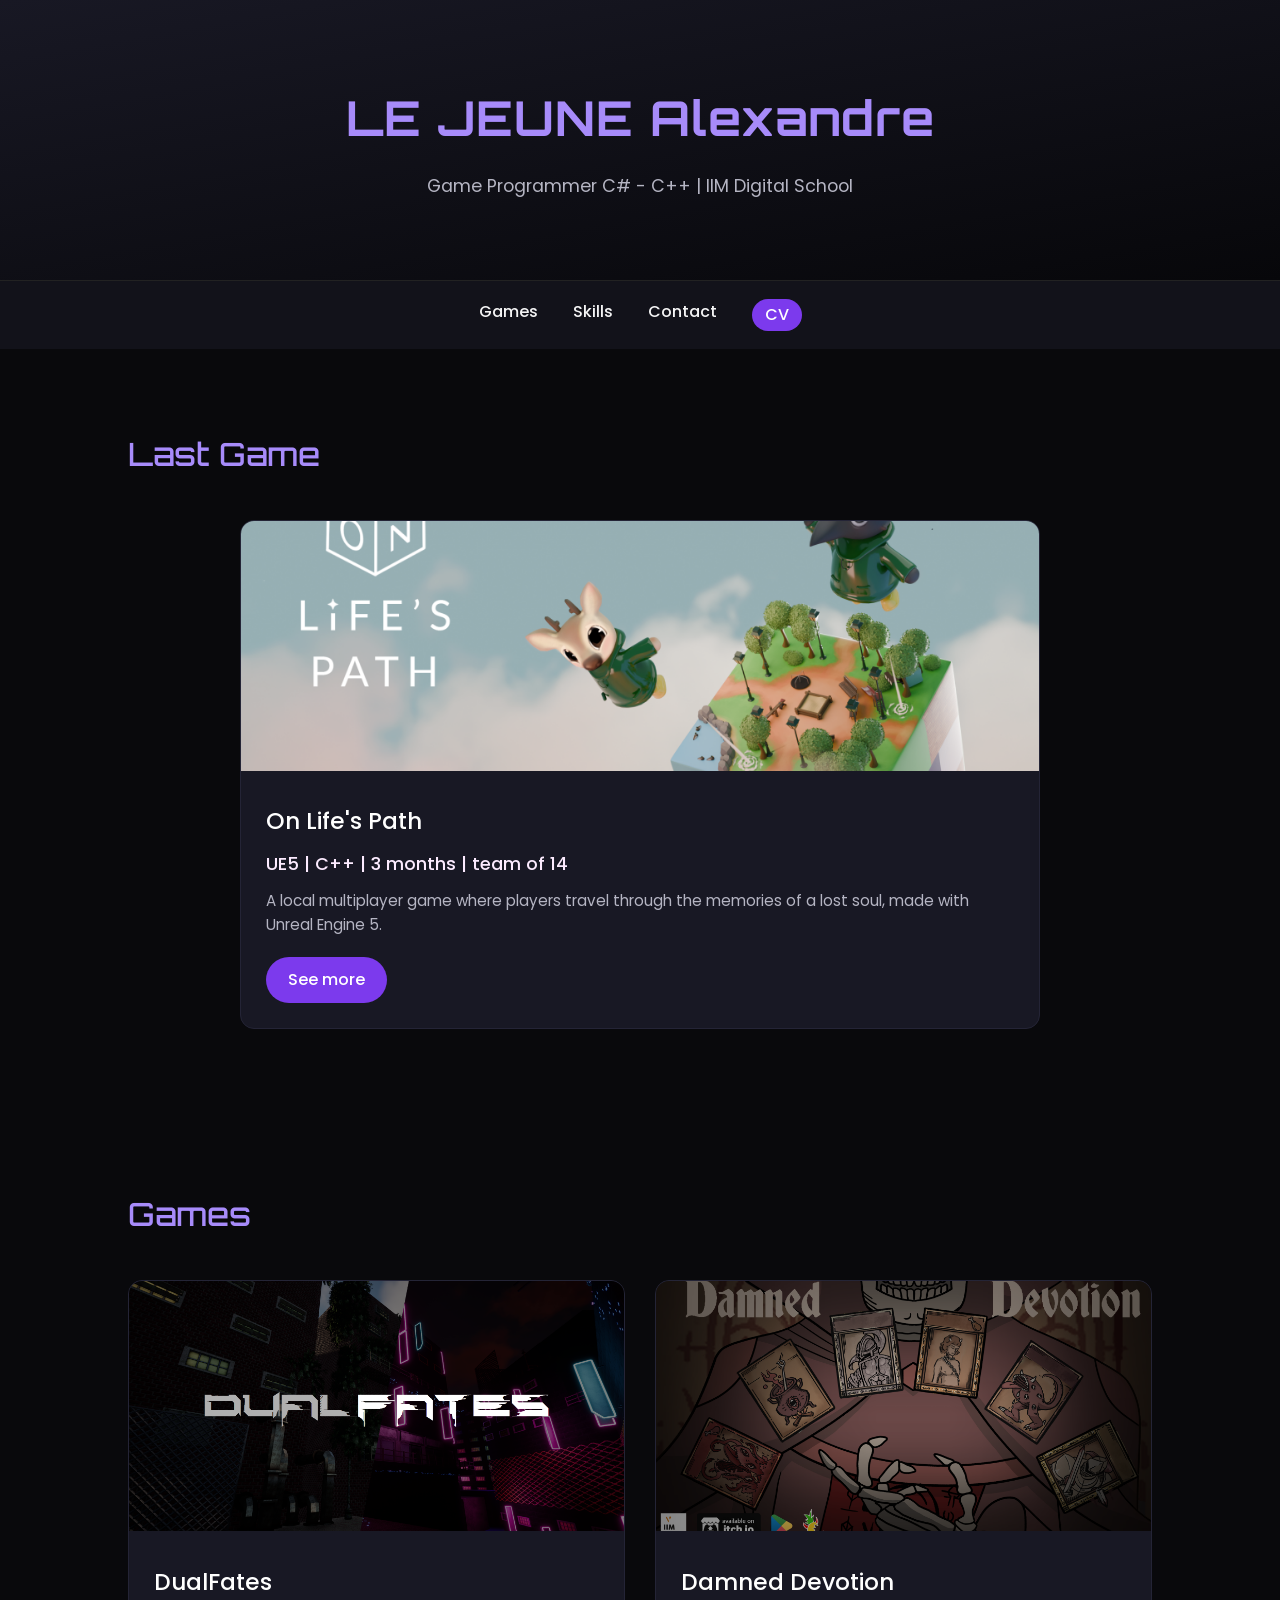
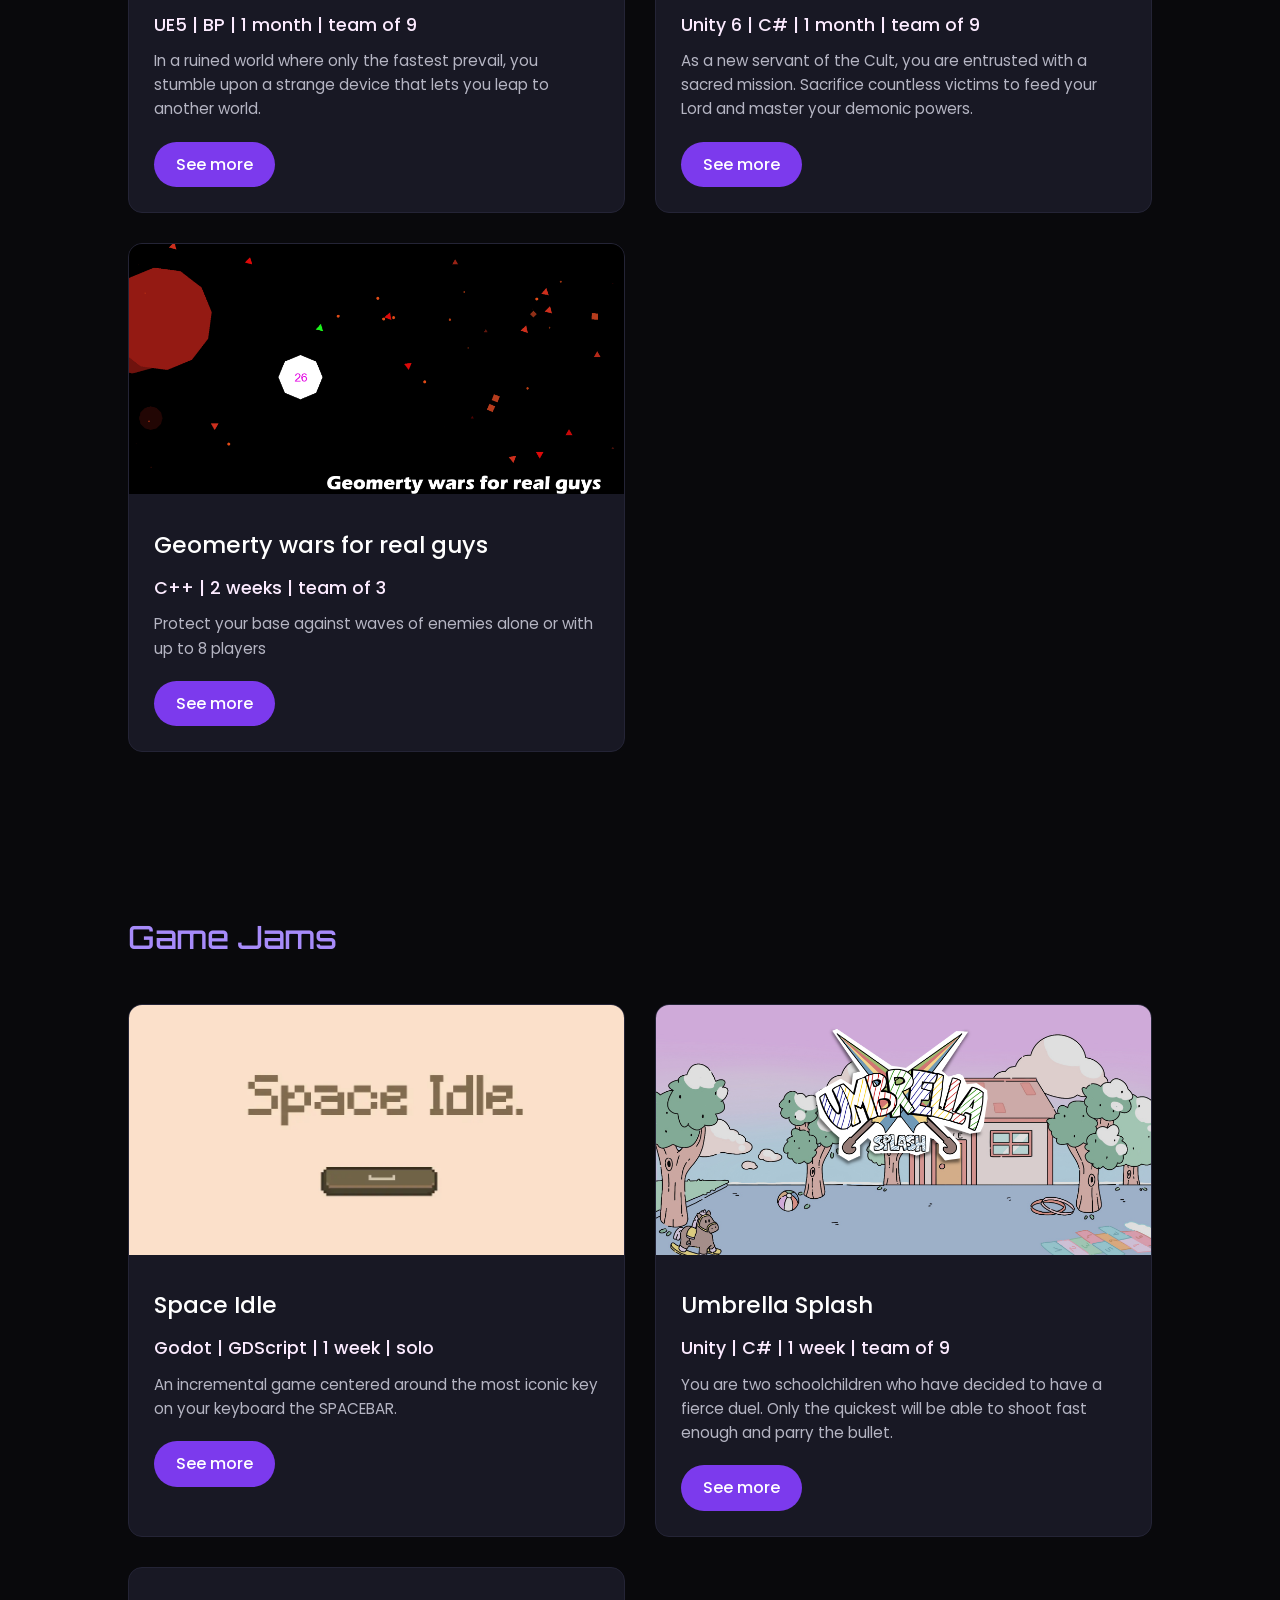
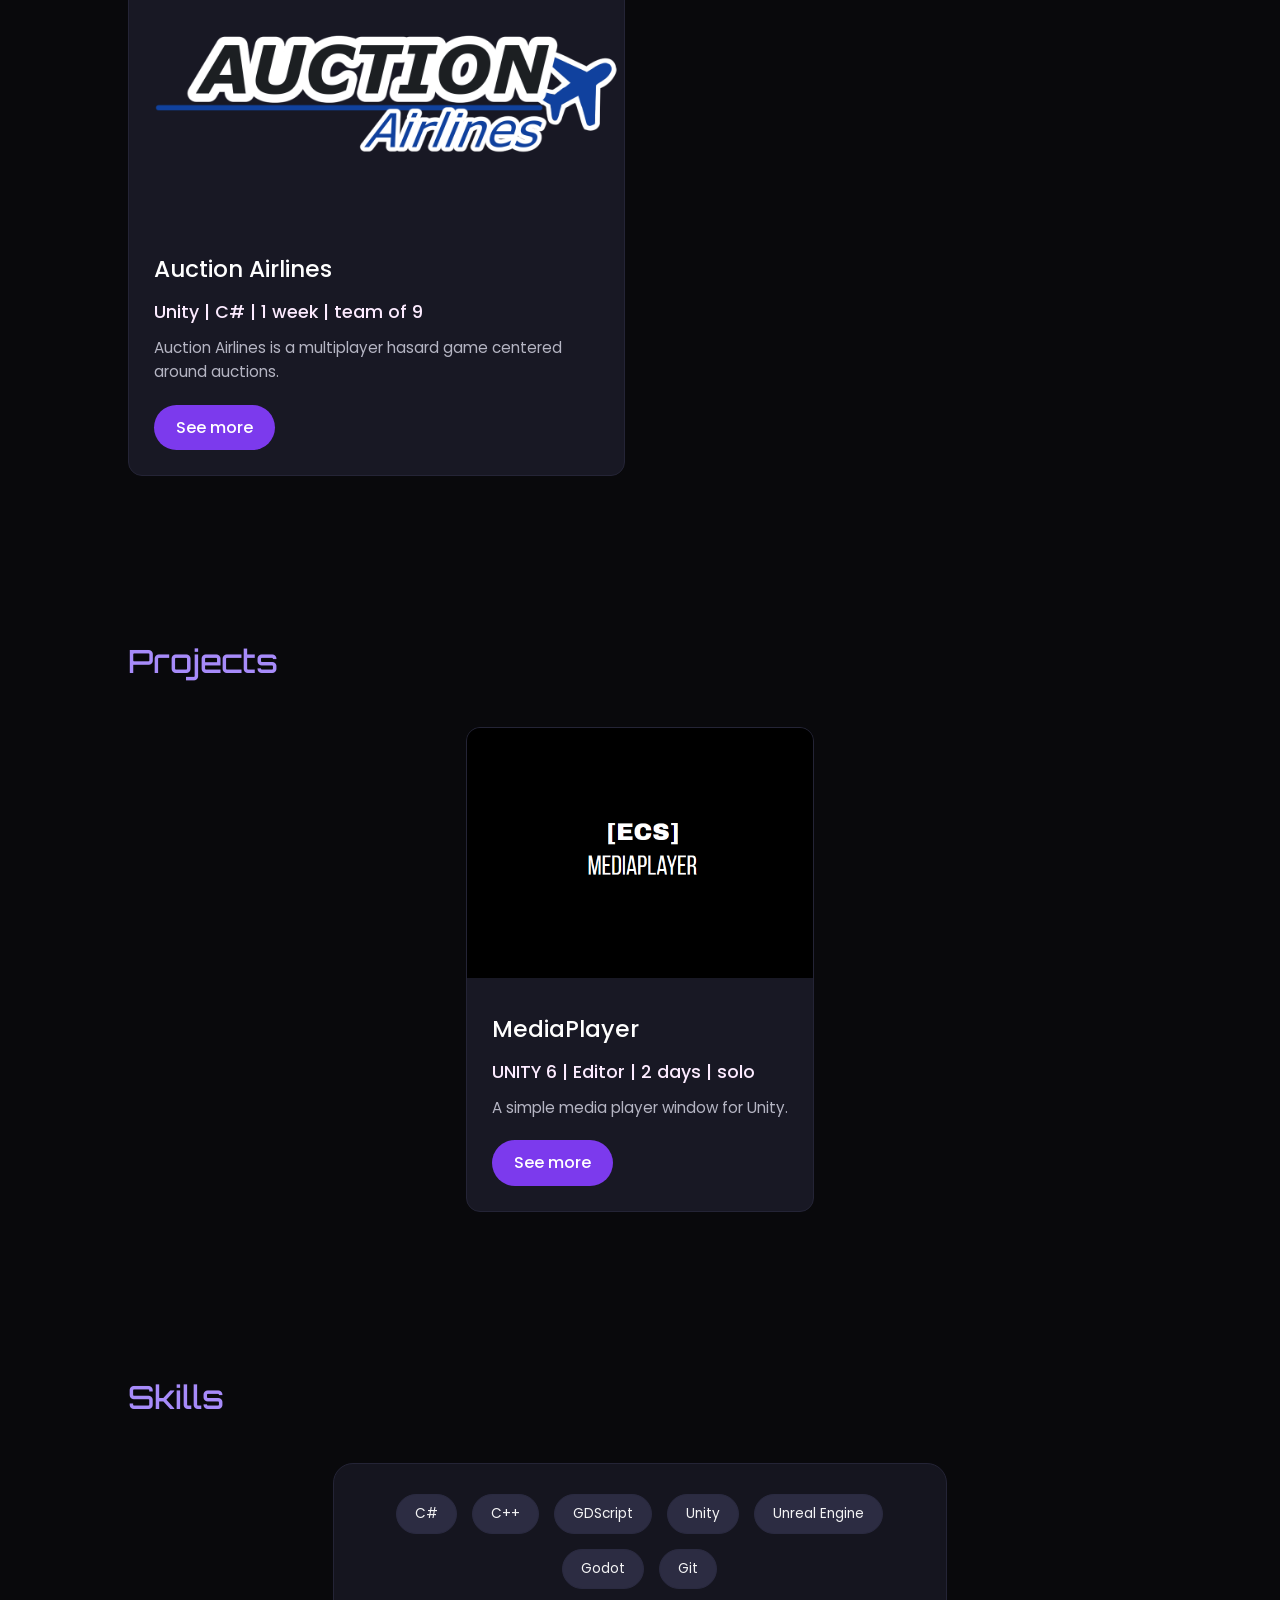
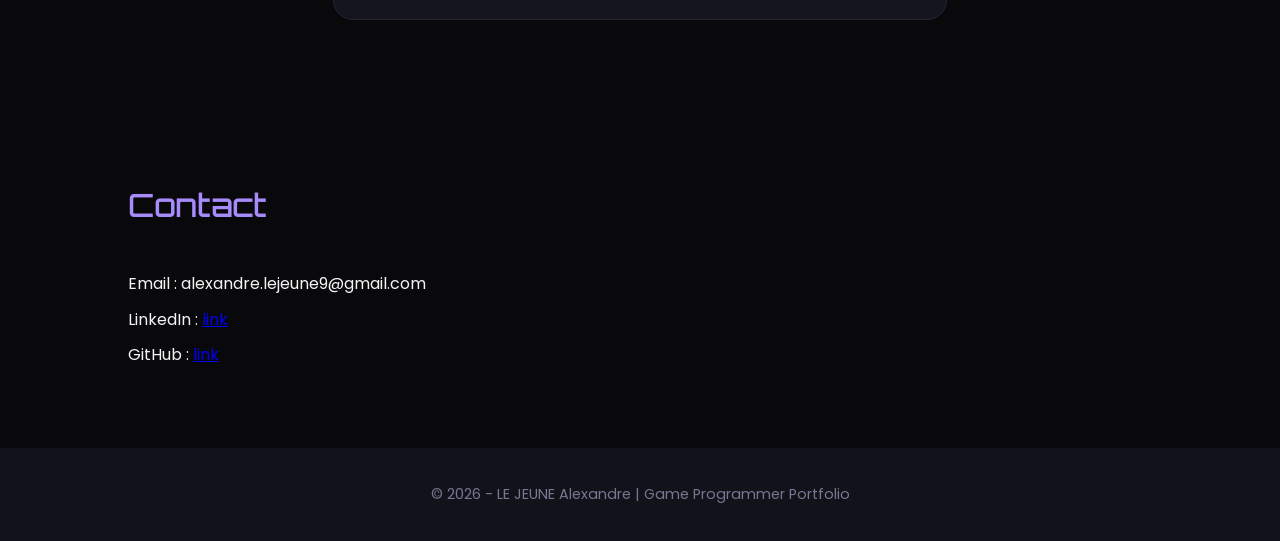
==== index.html @ c7139780 "fix : itch on another page" ====
<!DOCTYPE html>
<html lang="fr">
<head>
    <meta charset="UTF-8">
    <meta name="viewport" content="width=device-width, initial-scale=1.0">
    <title>Portfolio - LE JEUNE Alexandre</title>
    <link rel="stylesheet" href="style.css">
    <link href="https://fonts.googleapis.com/css2?family=Orbitron:wght@400;700&family=Poppins:wght@300;400;600&display=swap" rel="stylesheet">
</head>
<body>

<header>
    <h1>LE JEUNE Alexandre</h1>
    <p>Game Programmer C# - C++ | IIM Digital School</p>
</header>

<nav>
    <a href="#projects">Games</a>
    <a href="#skills">Skills</a>
    <a href="#contact">Contact</a>
    <a href=".\src\img\CV\Base.pdf" class="cv" target="_blank">CV</a>
</nav>

<section id="last-projects">
    <h2>Last Game</h2>
    <div class="projects-grid">
    
        <div class="project-card">
            <img src=".\src\img\OnLifesPath\banner.png" alt="Projet 1">
            <div class="project-content">
                <h3>On Life's Path</h3>
                <h4>UE5 | C++ | 3 months | team of 14</h4>
                <p>A local multiplayer game where players travel through the memories of a lost soul, made with Unreal Engine 5.</p>
                <a href=".\public\OnLifesPath\OnLifesPath.html" class="btn">See more</a>
            </div>
        </div>

    </div>
</section>

<section id="projects">
    <h2>Games</h2>
    <div class="projects-grid">

        <div class="project-card">
            <img src=".\src\img\DualFates\banner.png" alt="Projet 2">
            <div class="project-content">
                <h3>DualFates</h3>
                <h4> UE5 | BP | 1 month | team of 9</h4>
                <p>In a ruined world where only the fastest prevail, you stumble upon a strange device that lets you leap to another world.</p>
                <a href="./public/DualFates/DualFates.html" class="btn">See more</a>
            </div>
        </div>

        <div class="project-card">
            <img src=".\src\img\DamnedDevotion\banner.png" alt="Projet 2">
            <div class="project-content">
                <h3>Damned Devotion</h3>
                <h4>Unity 6 | C# | 1 month | team of 9</h4>
                <p>As a new servant of the Cult, you are entrusted with a sacred mission. Sacrifice countless victims to feed your Lord and master your demonic powers.</p>
                <a href="./public/DamnedDevotion/DamnedDevotion.html" class="btn">See more</a>
            </div>
        </div>


        <div class="project-card">
            <img src=".\src\img\GWFRG\banner.png" alt="Projet 2">
            <div class="project-content">
                <h3>Geomerty wars for real guys</h3>
                <h4> C++ | 2 weeks | team of 3</h4>
                <p>Protect your base against waves of enemies alone or with up to 8 players</p>
                <a href="./public/Geomerty/Geomerty.html" class="btn">See more</a>
            </div>
        </div>

    </div>
</section>

<section id="projects">
    <h2>Game Jams</h2>
    <div class="projects-grid">

        <div class="project-card">
            <img src=".\src\img\SpaceIdle\banner.webp" alt="Projet 2">
            <div class="project-content">
                <h3>Space Idle</h3>
                <h4>Godot | GDScript | 1 week | solo</h4>
                <p>An incremental game centered around the most iconic key on your keyboard the SPACEBAR.</p>
                <a href="https://ecsso.itch.io/spaceidle" class="btn" target="_blank">See more</a>
            </div>
        </div>

        <div class="project-card">
            <img src=".\src\img\UmbrellaSplash\banner.png" alt="Projet 2">
            <div class="project-content">
                <h3>Umbrella Splash</h3>
                <h4>Unity | C# | 1 week | team of 9</h4>
                <p>You are two schoolchildren who have decided to have a fierce duel. Only the quickest will be able to shoot fast enough and parry the bullet. </p>
                <a href="https://shadowsi1.itch.io/umbrella-splash" class="btn" target="_blank">See more</a>
            </div>
        </div>

         <div class="project-card">
            <img src=".\src\img\AuctionAirlines\banner.png" alt="Projet 2">
            <div class="project-content">
                <h3>Auction Airlines</h3>
                <h4>Unity | C# | 1 week | team of 9</h4>
                <p>Auction Airlines is a multiplayer hasard game centered around auctions.</p>
                <a href="https://amedemax.itch.io/team24-auction-airline" class="btn" target="_blank">See more</a>
            </div>
        </div>


    </div>
</section>

<section id="projects">
    <h2>Projects</h2>
    <div class="projects-grid">

        <div class="project-card">
            <img src=".\src\img\MediaPlayer\banner.png" alt="Projet 2">
            <div class="project-content">
                <h3>MediaPlayer</h3>
                <h4>UNITY 6 | Editor | 2 days | solo</h4>
                <p>A simple media player window for Unity.</p>
                <a href="./public/MediaPlayer/MediaPlayer.html" class="btn">See more</a>
            </div>
        </div>

    </div>
</section>

<section id="skills">
    <h2>Skills</h2>
    <div class="skills">
        <div class="skill">C#</div>
        <div class="skill">C++</div>
        <div class="skill">GDScript</div>
        <div class="skill">Unity</div>
        <div class="skill">Unreal Engine</div>
        <div class="skill">Godot</div>
        <div class="skill">Git</div>
    </div>
</section>

<section id="contact">
    <h2>Contact</h2>
    <div class="contact">
        <p>Email : alexandre.lejeune9@gmail.com</p>
        <p>LinkedIn : <a href="https://www.linkedin.com/in/alexandre-le-jeune-b14284290/" target="_blank">link</a></p>
        <p>GitHub : <a href="https://github.com/Ecssooo" target="_blank">link</a></p>
    </div>
</section>

<footer>
    © 2026 - LE JEUNE Alexandre | Game Programmer Portfolio
</footer>

</body>
</html>
---- style.css ----
* {
    margin: 0;
    padding: 0;
    box-sizing: border-box;
}

body {
    font-family: 'Poppins', sans-serif;
    background: #09090c;
    color: #f4f4f5;
    line-height: 1.6;
}

/* ===== HEADER ===== */

header {
    background: linear-gradient(170deg, #181824, #07070a);
    padding: 80px 20px;
    text-align: center;
    border-bottom: 1px solid #222;
}

header h1 {
    font-family: 'Orbitron', sans-serif;
    font-size: 3rem;
    color: #a78bfa;
    letter-spacing: 1px;
}

header p {
    margin-top: 15px;
    font-size: 1.1rem;
    color: #b5b5c3;
}

/* ===== NAVIGATION ===== */

nav {
    display: flex;
    justify-content: center;
    gap: 35px;
    padding: 18px;
    background: #12121a;
}

nav a {
    text-decoration: none;
    color: #f4f4f5;
    font-weight: 500;
    transition: 0.3s ease;
}

nav a:hover {
    color: #a78bfa;
}

nav a.cv {
    background: #7c3aed;
    color: #ffffff;
    padding: 3px 13px;
    border-radius: 25px;
    transition: 0.3s ease;
}

nav a.cv:hover {
    background: #a78bfa;
    color: #09090c;
}

/* ===== SECTIONS ===== */

section {
    padding: 80px 10%;
}

h2 {
    font-family: 'Orbitron', sans-serif;
    margin-bottom: 40px;
    color: #a78bfa;
    font-size: 2rem;
    font-weight: 500;
}

/* ===== PROJECTS ===== */

.projects-grid {
    display: grid;
    grid-template-columns: repeat(auto-fit, minmax(400px, 1fr));
    gap: 30px;
    justify-items: center;
}

.project-card {
    background: #181824;
    border-radius: 14px;
    overflow: hidden;
    border: 1px solid #242436;
    transition: transform 0.3s ease, border 0.3s ease;
    max-width: 800px;
}

.project-card:hover {
    transform: translateY(-6px);
    border: 1px solid #7c3aed;
}

.project-card img {
    width: 100%;
    height: 250px;
    object-fit: cover;
    filter: grayscale(15%);
}

.project-content {
    padding: 25px;
}

.project-content h3 {
    margin-bottom: 10px;
    color: #ffffff;
    font-weight: 500;
    font-size: 1.45rem;
}

.project-content h4 {
    margin-bottom: 10px;
    color: #fcebff;
    font-weight: 500;
    font-size: 1.1rem;
}


.project-content p {
    font-size: 0.95rem;
    color: #b5b5c3;
}


.last-projects {
    display: flex;
    flex-direction: column;
    gap: 15px;
}

.contact{
    display: flex;
    flex-direction: column;
    gap: 10px;
    justify-content: center;
}
/* ===== SKILLS ===== */

.skills {
    display: flex;
    flex-wrap: wrap;
    gap: 15px;
    justify-content: center;
    align-items: center;
    background: #15151f;
    padding: 30px 40px;
    border-radius: 20px;
    border: 1px solid #242436;
    max-width: 60%;
    margin: 0 auto;
}

.skill {
    background: #2c2c42;
    padding: 8px 18px;
    border-radius: 20px;
    border: 1px solid #2a2a40;
    font-size: 0.85rem;
    transition: 0.3s ease;
}

.skill:hover {
    border: 1px solid #7c3aed;
    color: #ffffff;
}

/* ===== BUTTON ===== */

.btn {
    display: inline-block;
    margin-top: 20px;
    padding: 10px 22px;
    background: #7c3aed;
    color: #ffffff;
    border-radius: 25px;
    text-decoration: none;
    font-weight: 500;
    transition: 0.3s ease;
}

.btn:hover {
    background: #a78bfa;
    color: #0f0f14;
}

/* ===== FOOTER ===== */

footer {
    text-align: center;
    padding: 35px;
    background: #12121a;
    font-size: 0.9rem;
    color: #777792;
}
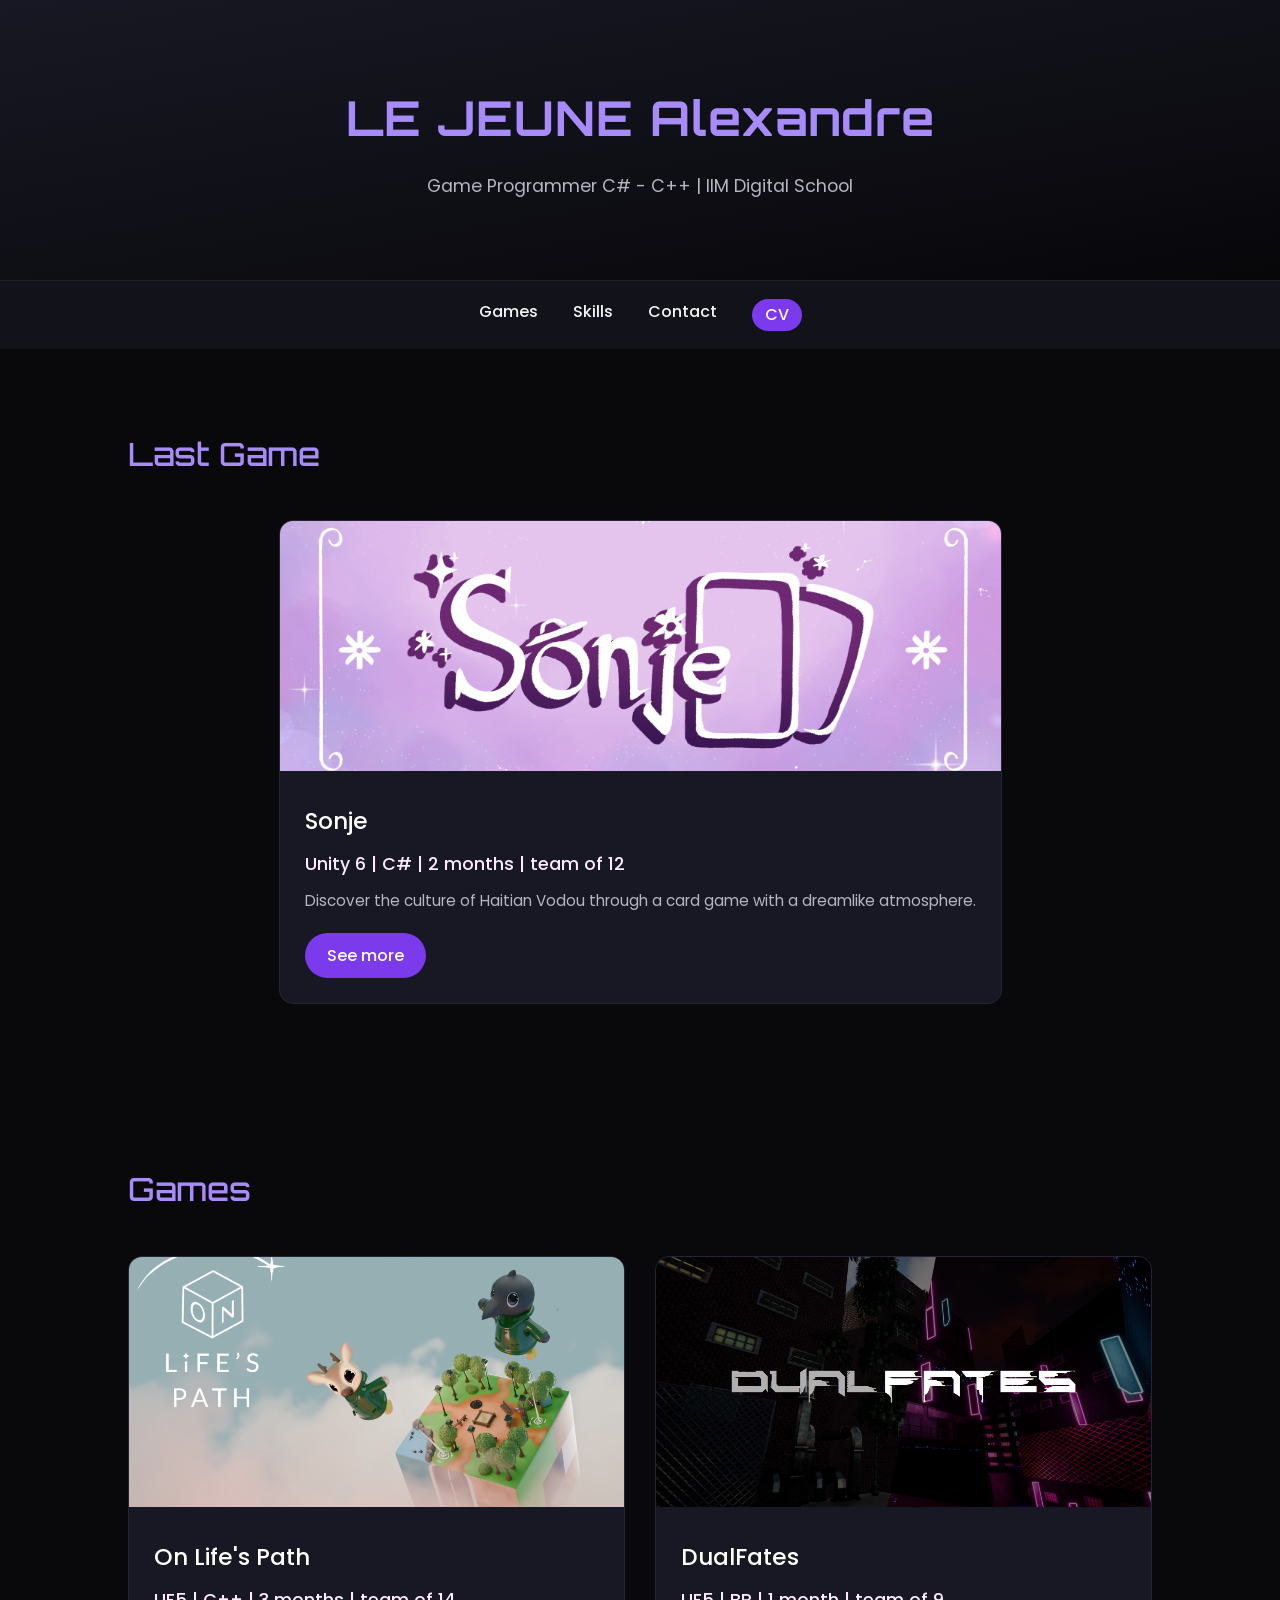
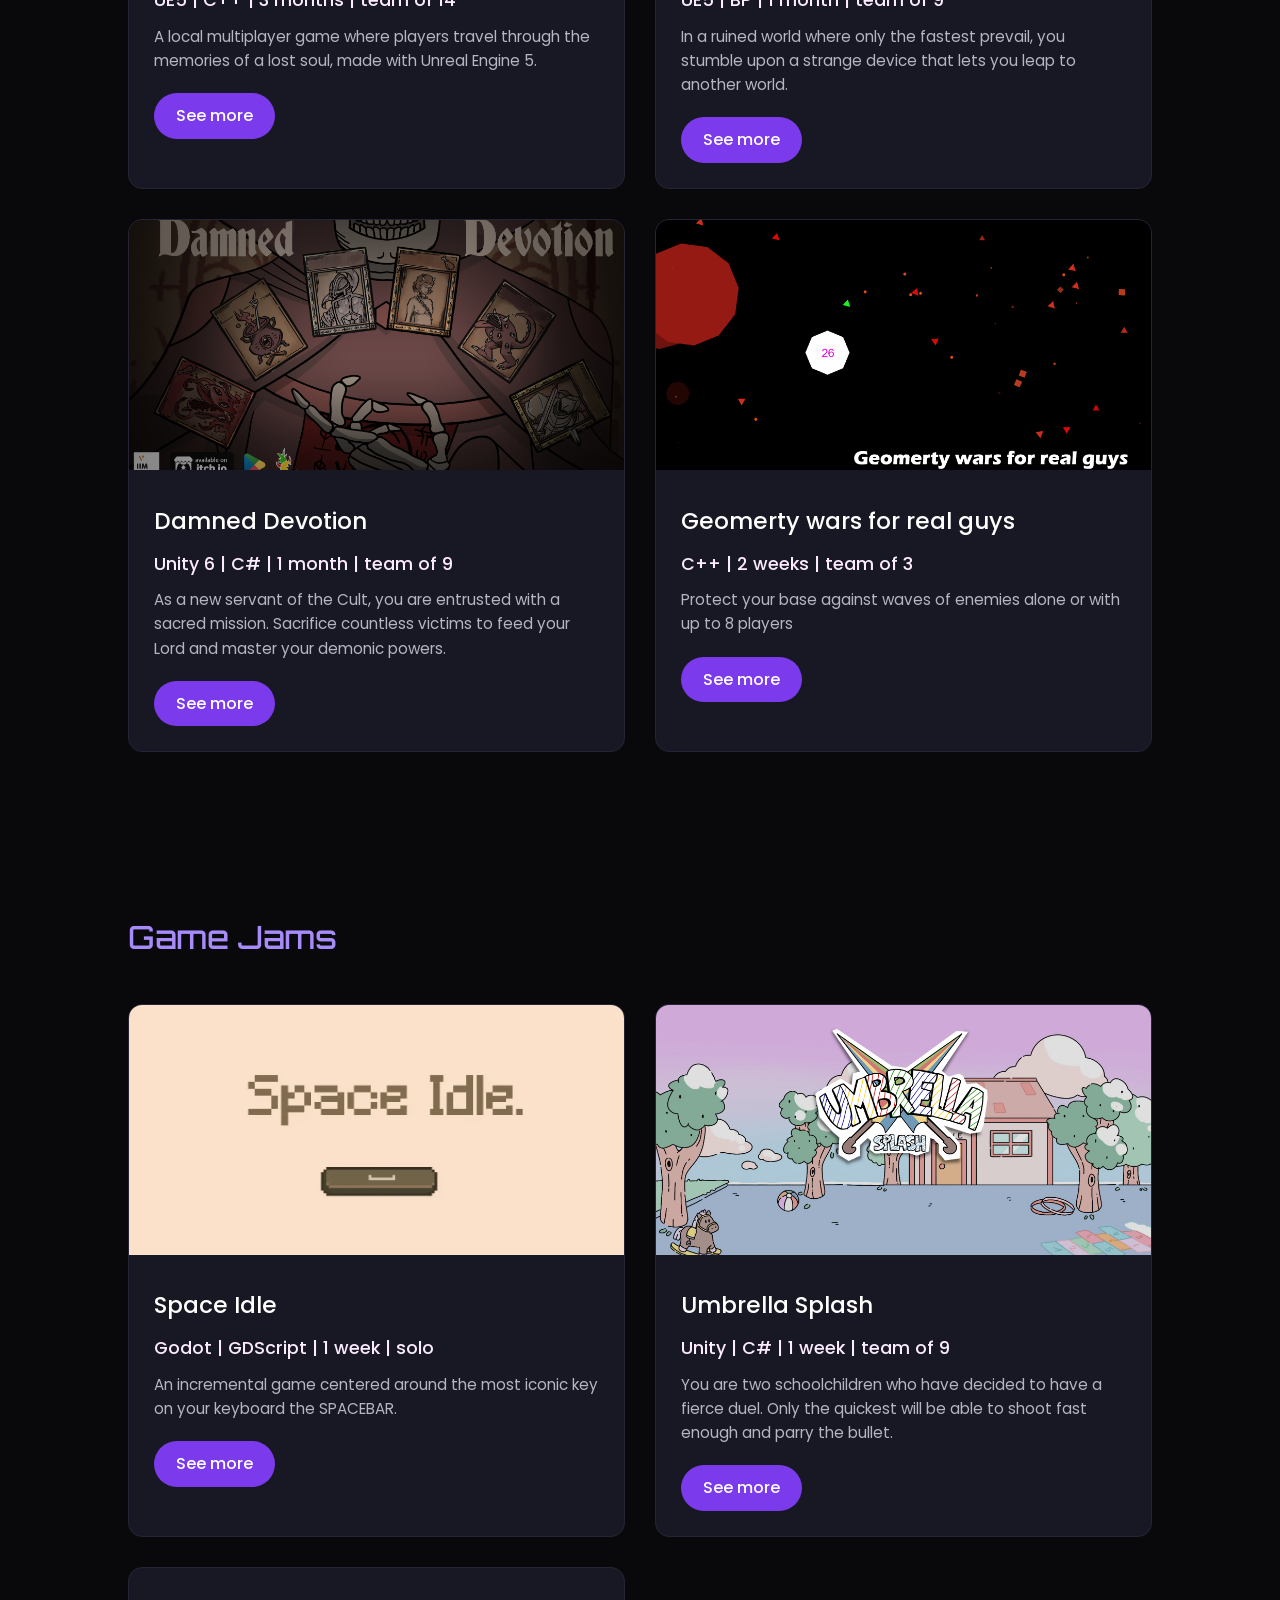
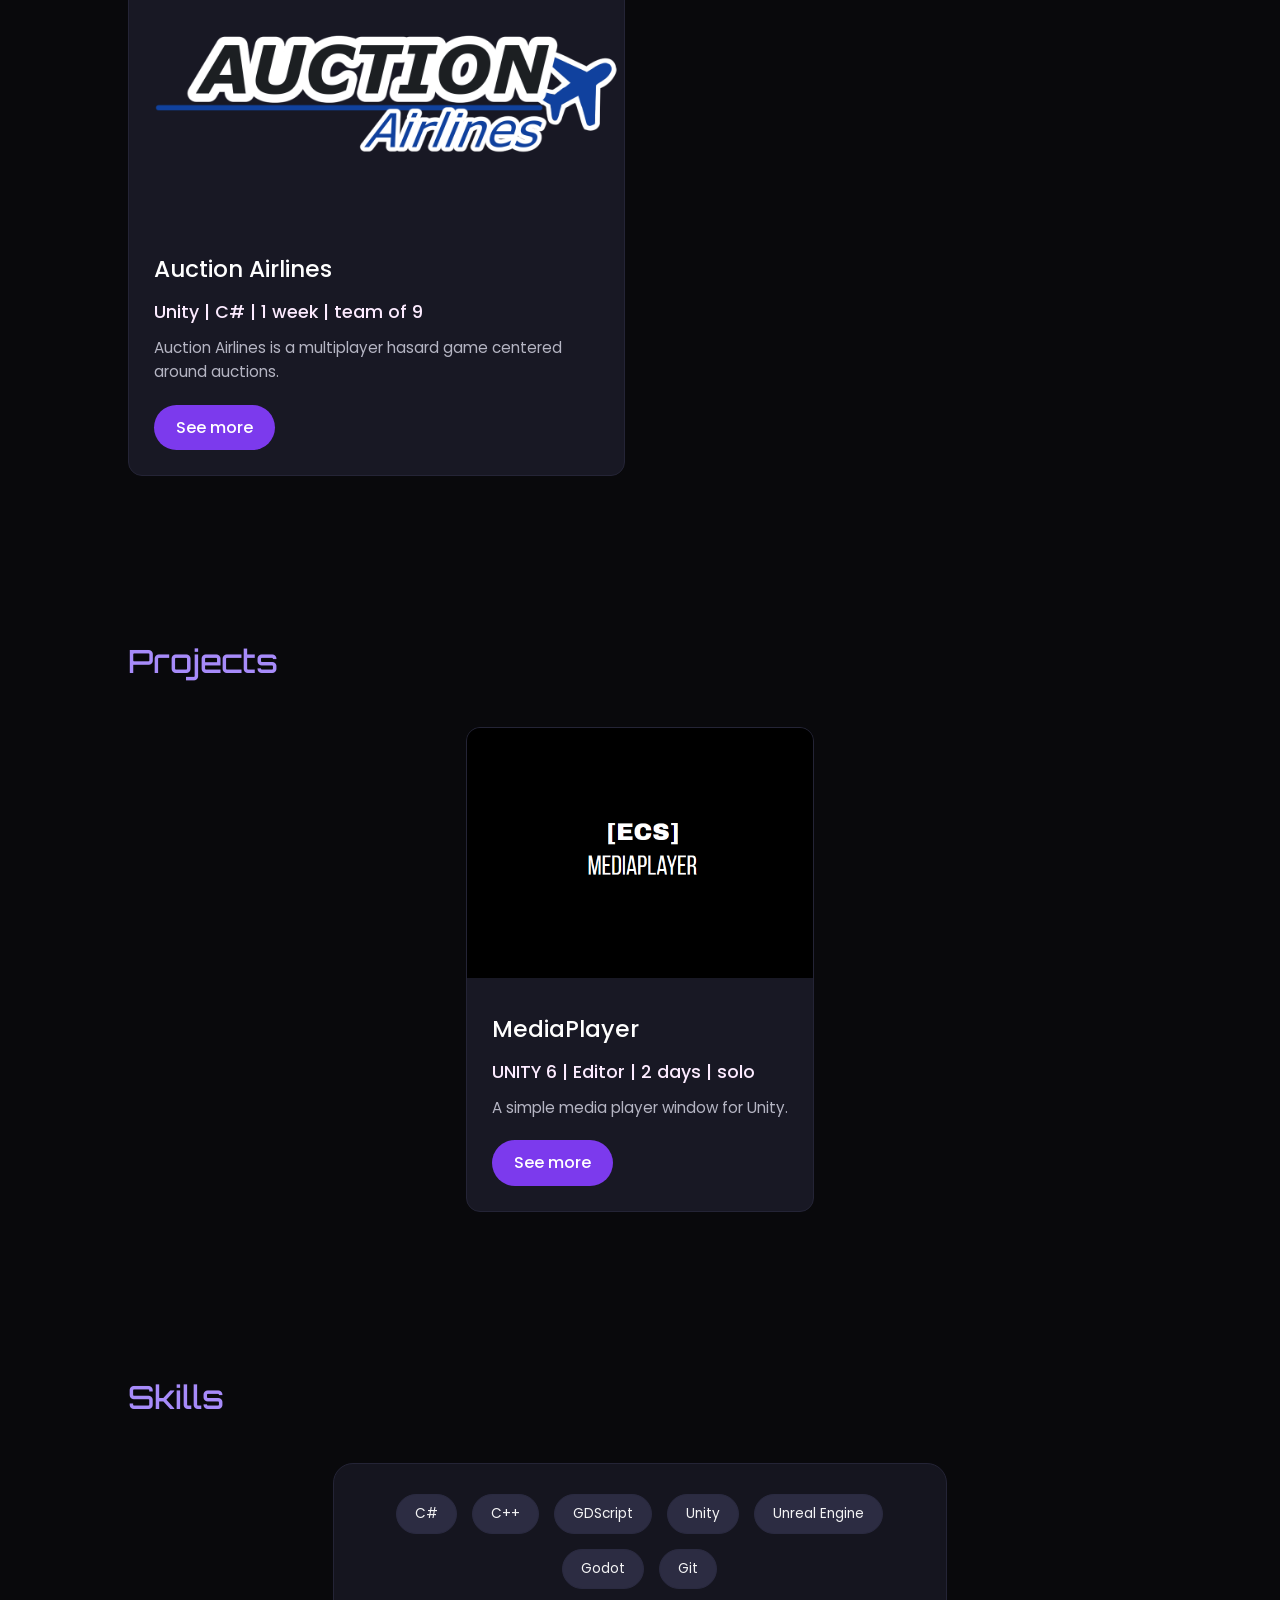
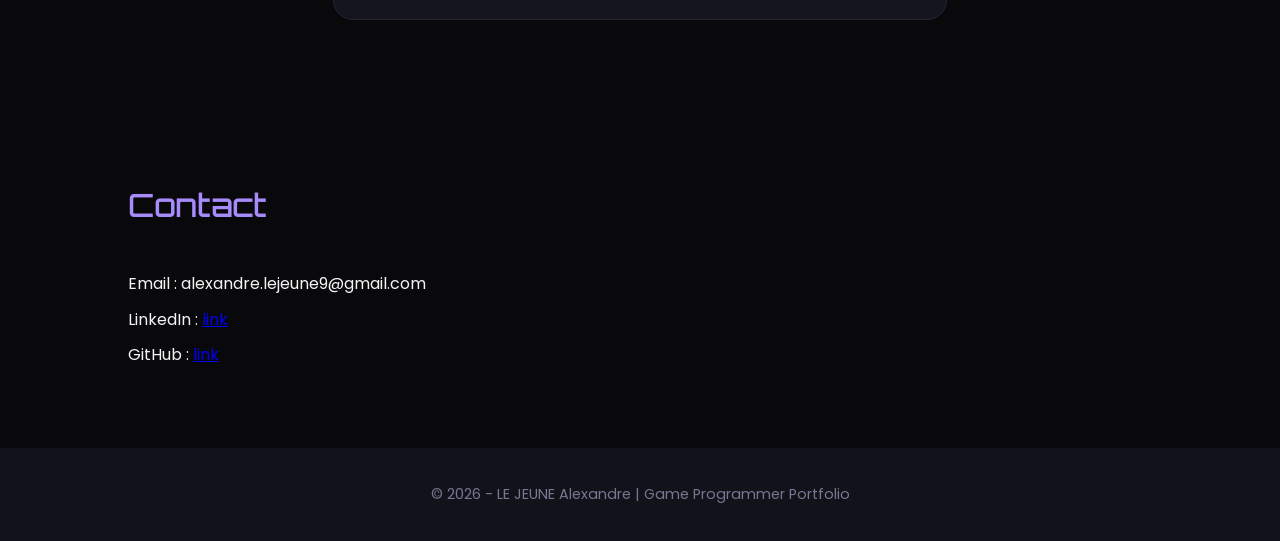
==== commit 1c66de1f: "add : sonje" ====
--- a/index.html
+++ b/index.html
@@ -26,15 +26,14 @@
     <div class="projects-grid">
     
         <div class="project-card">
-            <img src=".\src\img\OnLifesPath\banner.png" alt="Projet 1">
+            <img src=".\src\img\Sonje\banner.png" alt="Projet 1">
             <div class="project-content">
-                <h3>On Life's Path</h3>
-                <h4>UE5 | C++ | 3 months | team of 14</h4>
-                <p>A local multiplayer game where players travel through the memories of a lost soul, made with Unreal Engine 5.</p>
-                <a href=".\public\OnLifesPath\OnLifesPath.html" class="btn">See more</a>
+                <h3>Sonje</h3>
+                <h4>Unity 6 | C# | 2 months | team of 12</h4>
+                <p>Discover the culture of Haitian Vodou through a card game with a dreamlike atmosphere.</p>
+                <a href=".\projects\Sonje\Sonje.html" class="btn">See more</a>
             </div>
         </div>
-
     </div>
 </section>
 
@@ -43,12 +42,21 @@
     <div class="projects-grid">
 
         <div class="project-card">
+            <img src=".\src\img\OnLifesPath\banner.png" alt="Projet 1">
+            <div class="project-content">
+                <h3>On Life's Path</h3>
+                <h4>UE5 | C++ | 3 months | team of 14</h4>
+                <p>A local multiplayer game where players travel through the memories of a lost soul, made with Unreal Engine 5.</p>
+                <a href=".\projects\OnLifesPath\OnLifesPath.html" class="btn">See more</a>
+            </div>
+        </div>
+        <div class="project-card">
             <img src=".\src\img\DualFates\banner.png" alt="Projet 2">
             <div class="project-content">
                 <h3>DualFates</h3>
                 <h4> UE5 | BP | 1 month | team of 9</h4>
                 <p>In a ruined world where only the fastest prevail, you stumble upon a strange device that lets you leap to another world.</p>
-                <a href="./public/DualFates/DualFates.html" class="btn">See more</a>
+                <a href="./projects/DualFates/DualFates.html" class="btn">See more</a>
             </div>
         </div>
 
@@ -58,7 +66,7 @@
                 <h3>Damned Devotion</h3>
                 <h4>Unity 6 | C# | 1 month | team of 9</h4>
                 <p>As a new servant of the Cult, you are entrusted with a sacred mission. Sacrifice countless victims to feed your Lord and master your demonic powers.</p>
-                <a href="./public/DamnedDevotion/DamnedDevotion.html" class="btn">See more</a>
+                <a href="./projects/DamnedDevotion/DamnedDevotion.html" class="btn">See more</a>
             </div>
         </div>
 
@@ -69,7 +77,7 @@
                 <h3>Geomerty wars for real guys</h3>
                 <h4> C++ | 2 weeks | team of 3</h4>
                 <p>Protect your base against waves of enemies alone or with up to 8 players</p>
-                <a href="./public/Geomerty/Geomerty.html" class="btn">See more</a>
+                <a href="./projects/Geomerty/Geomerty.html" class="btn">See more</a>
             </div>
         </div>
 
@@ -124,7 +132,7 @@
                 <h3>MediaPlayer</h3>
                 <h4>UNITY 6 | Editor | 2 days | solo</h4>
                 <p>A simple media player window for Unity.</p>
-                <a href="./public/MediaPlayer/MediaPlayer.html" class="btn">See more</a>
+                <a href="./projects/MediaPlayer/MediaPlayer.html" class="btn">See more</a>
             </div>
         </div>
 
--- a/style.css
+++ b/style.css
@@ -205,4 +205,28 @@
     background: #12121a;
     font-size: 0.9rem;
     color: #777792;
+}
+
+/* ===== Responsive ===== */
+
+@media (max-width: 500px) {
+    .projects-grid {
+    display: grid;
+    grid-template-columns: repeat(auto-fit, minmax(200px, 1fr));
+    gap: 30px;
+    justify-items: center;
+    }
+
+    .project-card img {
+        height: 100px;
+    }
+
+    .project-card h3{
+        font-size: 1.3rem;
+    }
+
+    .project-card h4{
+        font-size: 0.85rem;
+    }
+
 }
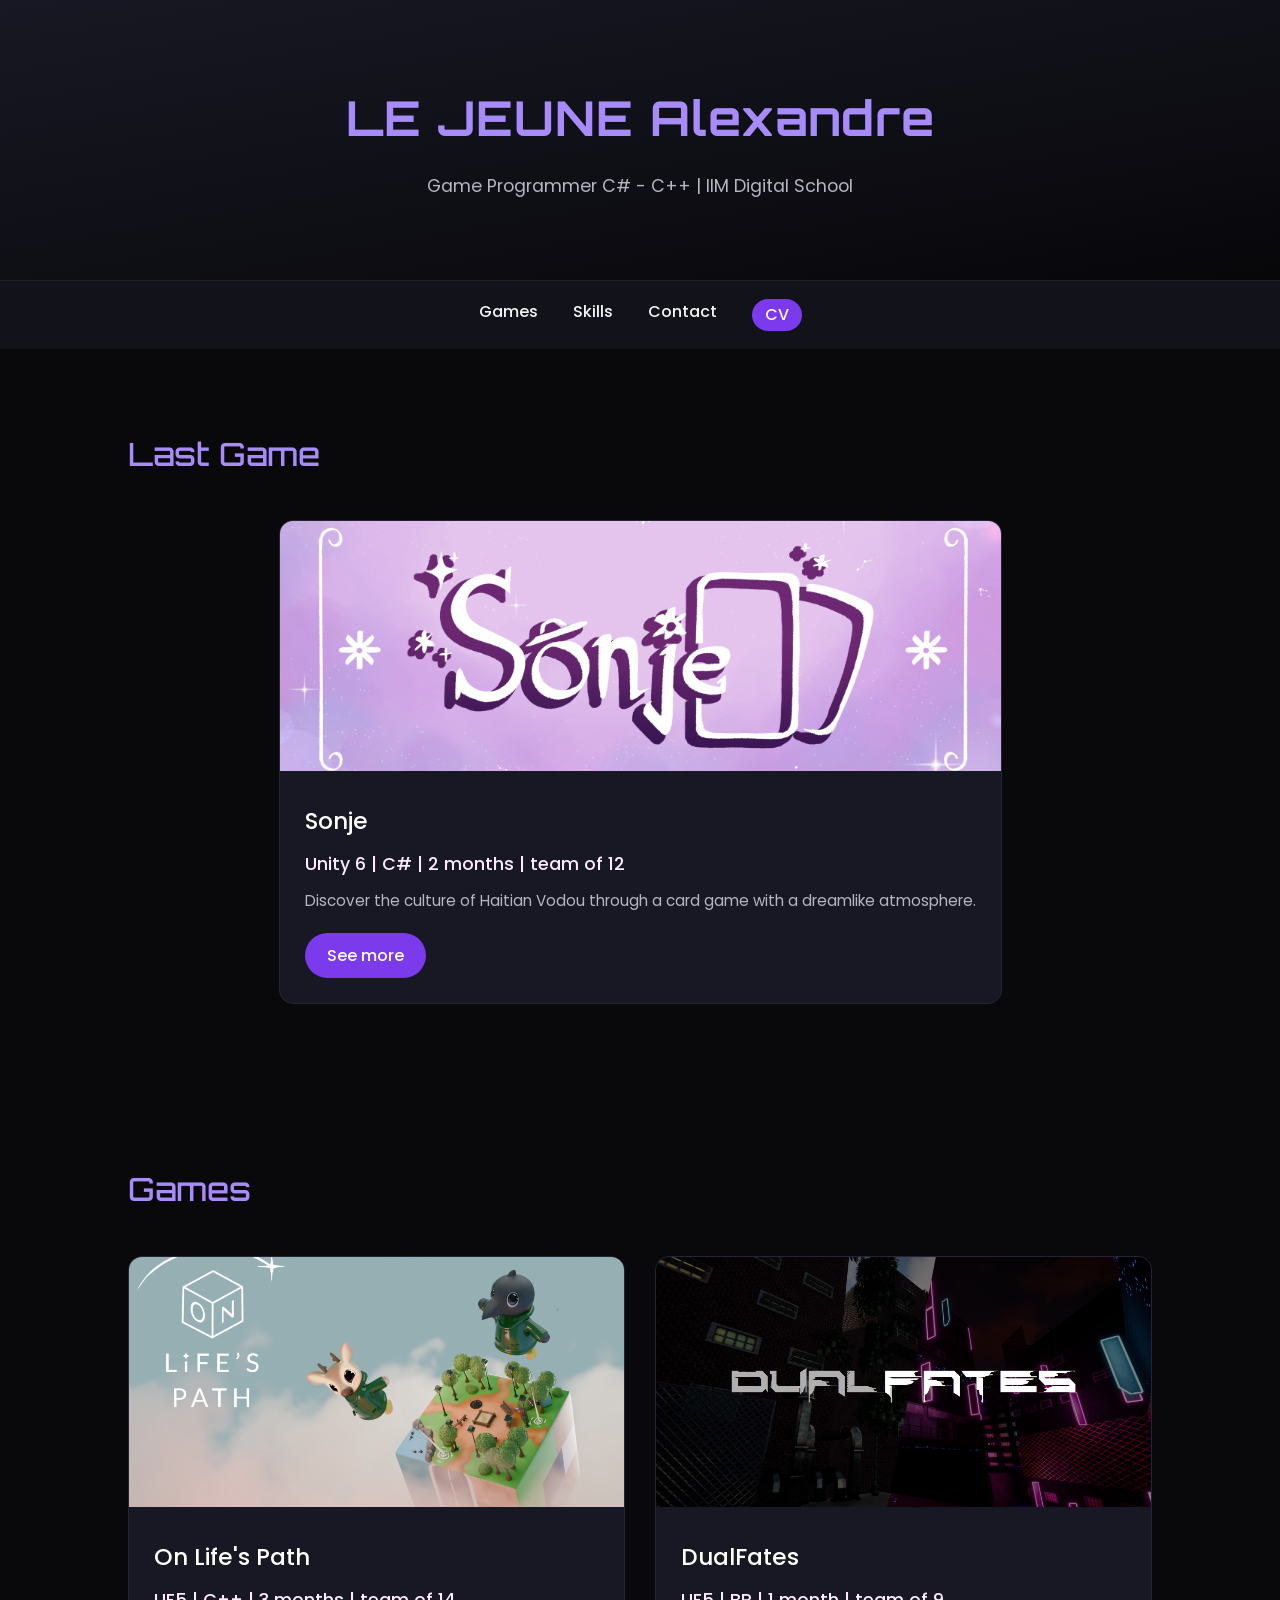
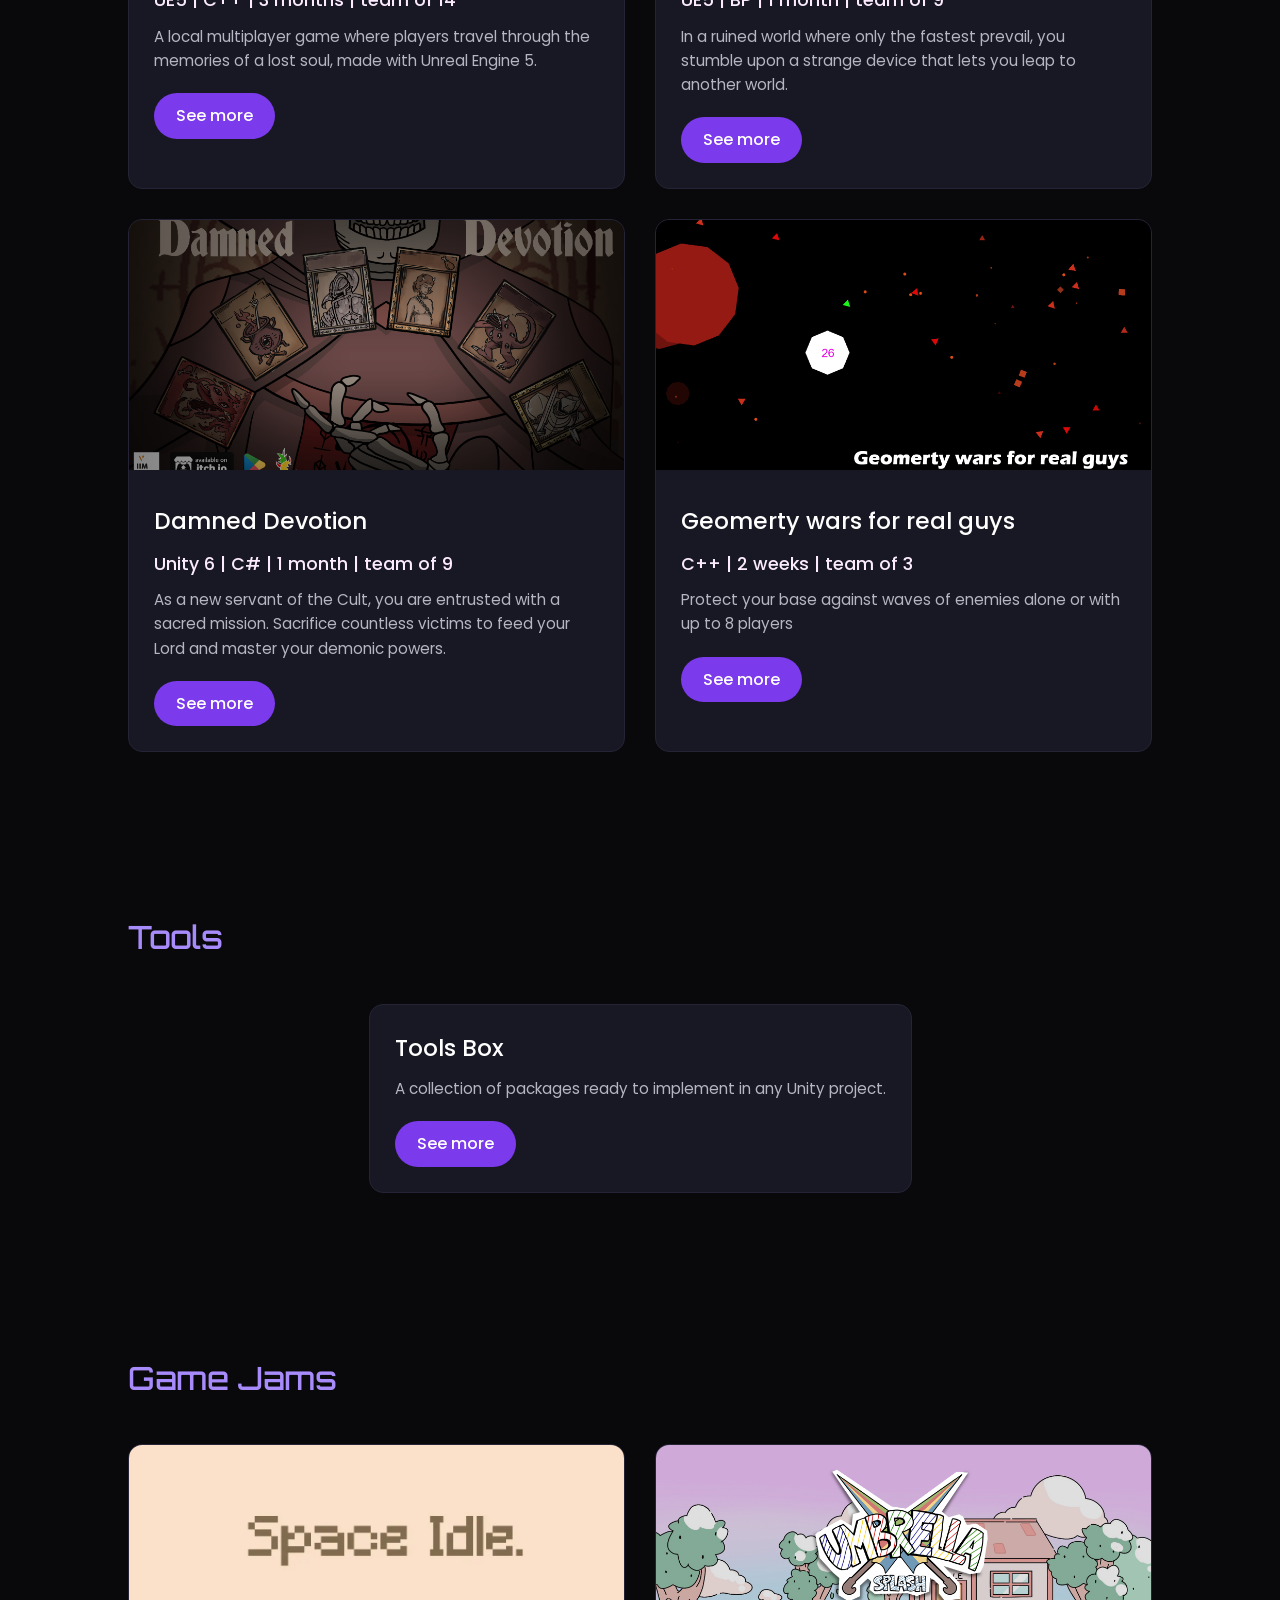
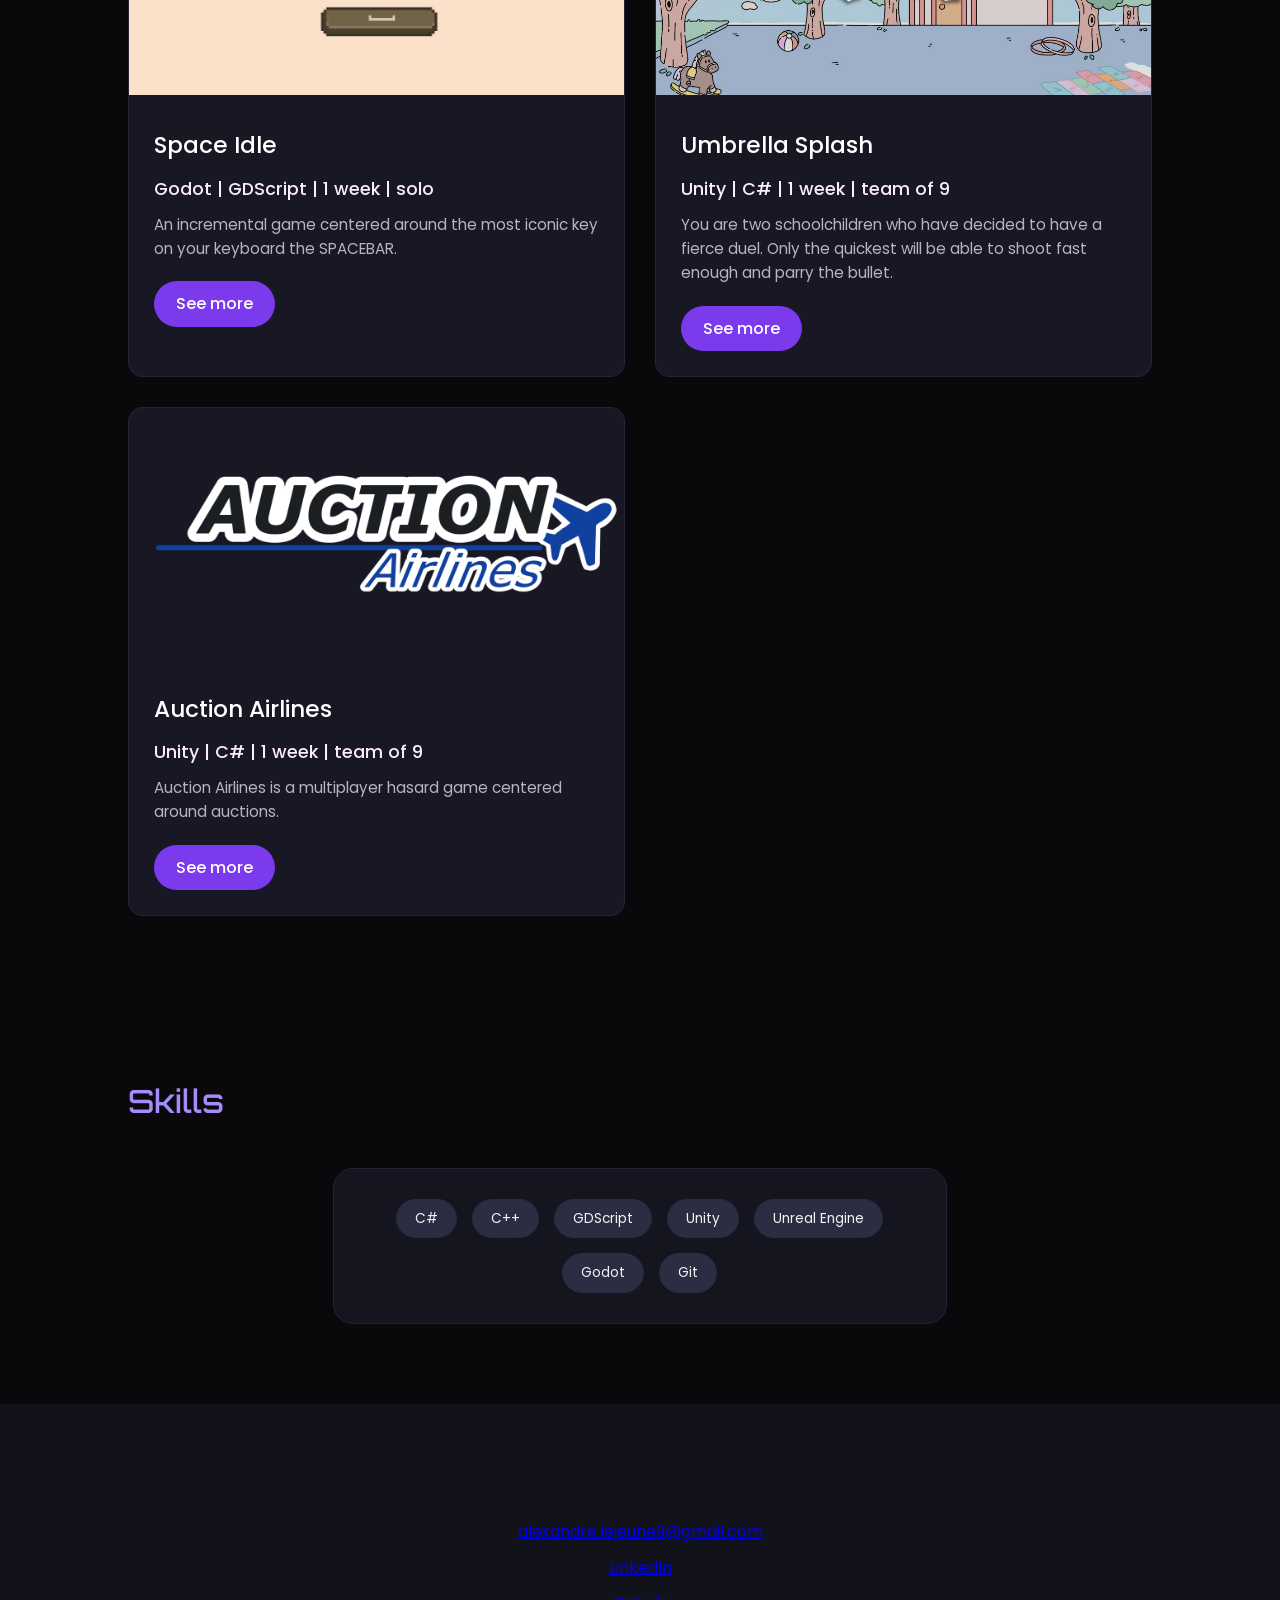
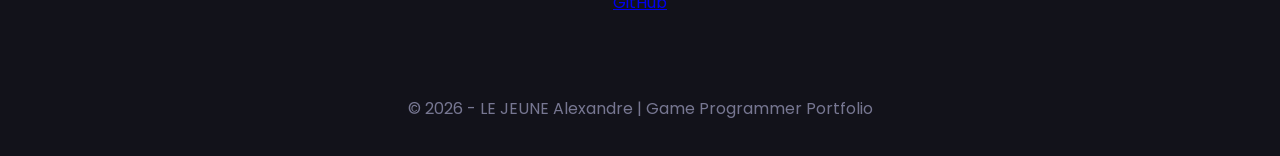
==== commit 6db3600a: "[ADD] Tools box pages (Sound Manager, Raycast, Collider)" ====
--- a/index.html
+++ b/index.html
@@ -85,6 +85,21 @@
 </section>
 
 <section id="projects">
+    <h2>Tools</h2>
+    <div class="projects-grid">
+
+        <div class="project-card">
+            <div class="project-content">
+                <h3>Tools Box</h3>
+                <p>A collection of packages ready to implement in any Unity project.</p>
+                <a href="./projects/Toolsbox/toolsbox.html" class="btn">See more</a>
+            </div>
+        </div>
+
+    </div>
+</section>
+
+<section id="projects">
     <h2>Game Jams</h2>
     <div class="projects-grid">
 
@@ -122,22 +137,7 @@
     </div>
 </section>
 
-<section id="projects">
-    <h2>Projects</h2>
-    <div class="projects-grid">
 
-        <div class="project-card">
-            <img src=".\src\img\MediaPlayer\banner.png" alt="Projet 2">
-            <div class="project-content">
-                <h3>MediaPlayer</h3>
-                <h4>UNITY 6 | Editor | 2 days | solo</h4>
-                <p>A simple media player window for Unity.</p>
-                <a href="./projects/MediaPlayer/MediaPlayer.html" class="btn">See more</a>
-            </div>
-        </div>
-
-    </div>
-</section>
 
 <section id="skills">
     <h2>Skills</h2>
@@ -152,16 +152,14 @@
     </div>
 </section>
 
-<section id="contact">
-    <h2>Contact</h2>
-    <div class="contact">
-        <p>Email : alexandre.lejeune9@gmail.com</p>
-        <p>LinkedIn : <a href="https://www.linkedin.com/in/alexandre-le-jeune-b14284290/" target="_blank">link</a></p>
-        <p>GitHub : <a href="https://github.com/Ecssooo" target="_blank">link</a></p>
-    </div>
-</section>
-
 <footer>
+    <section id="contact">
+        <div class="contact">
+            <p><a href="mailto:alexandre.lejeune9@gmail.com" target="_blank">alexandre.lejeune9@gmail.com</a></p>
+            <p><a href="https://www.linkedin.com/in/alexandre-le-jeune-b14284290/" target="_blank">LinkedIn</a></p>
+            <p><a href="https://github.com/Ecssooo" target="_blank">GitHub</a></p>
+        </div>
+    </section>
     © 2026 - LE JEUNE Alexandre | Game Programmer Portfolio
 </footer>
 
--- a/style.css
+++ b/style.css
@@ -203,7 +203,7 @@
     text-align: center;
     padding: 35px;
     background: #12121a;
-    font-size: 0.9rem;
+    font-size: 1.0rem;
     color: #777792;
 }
 
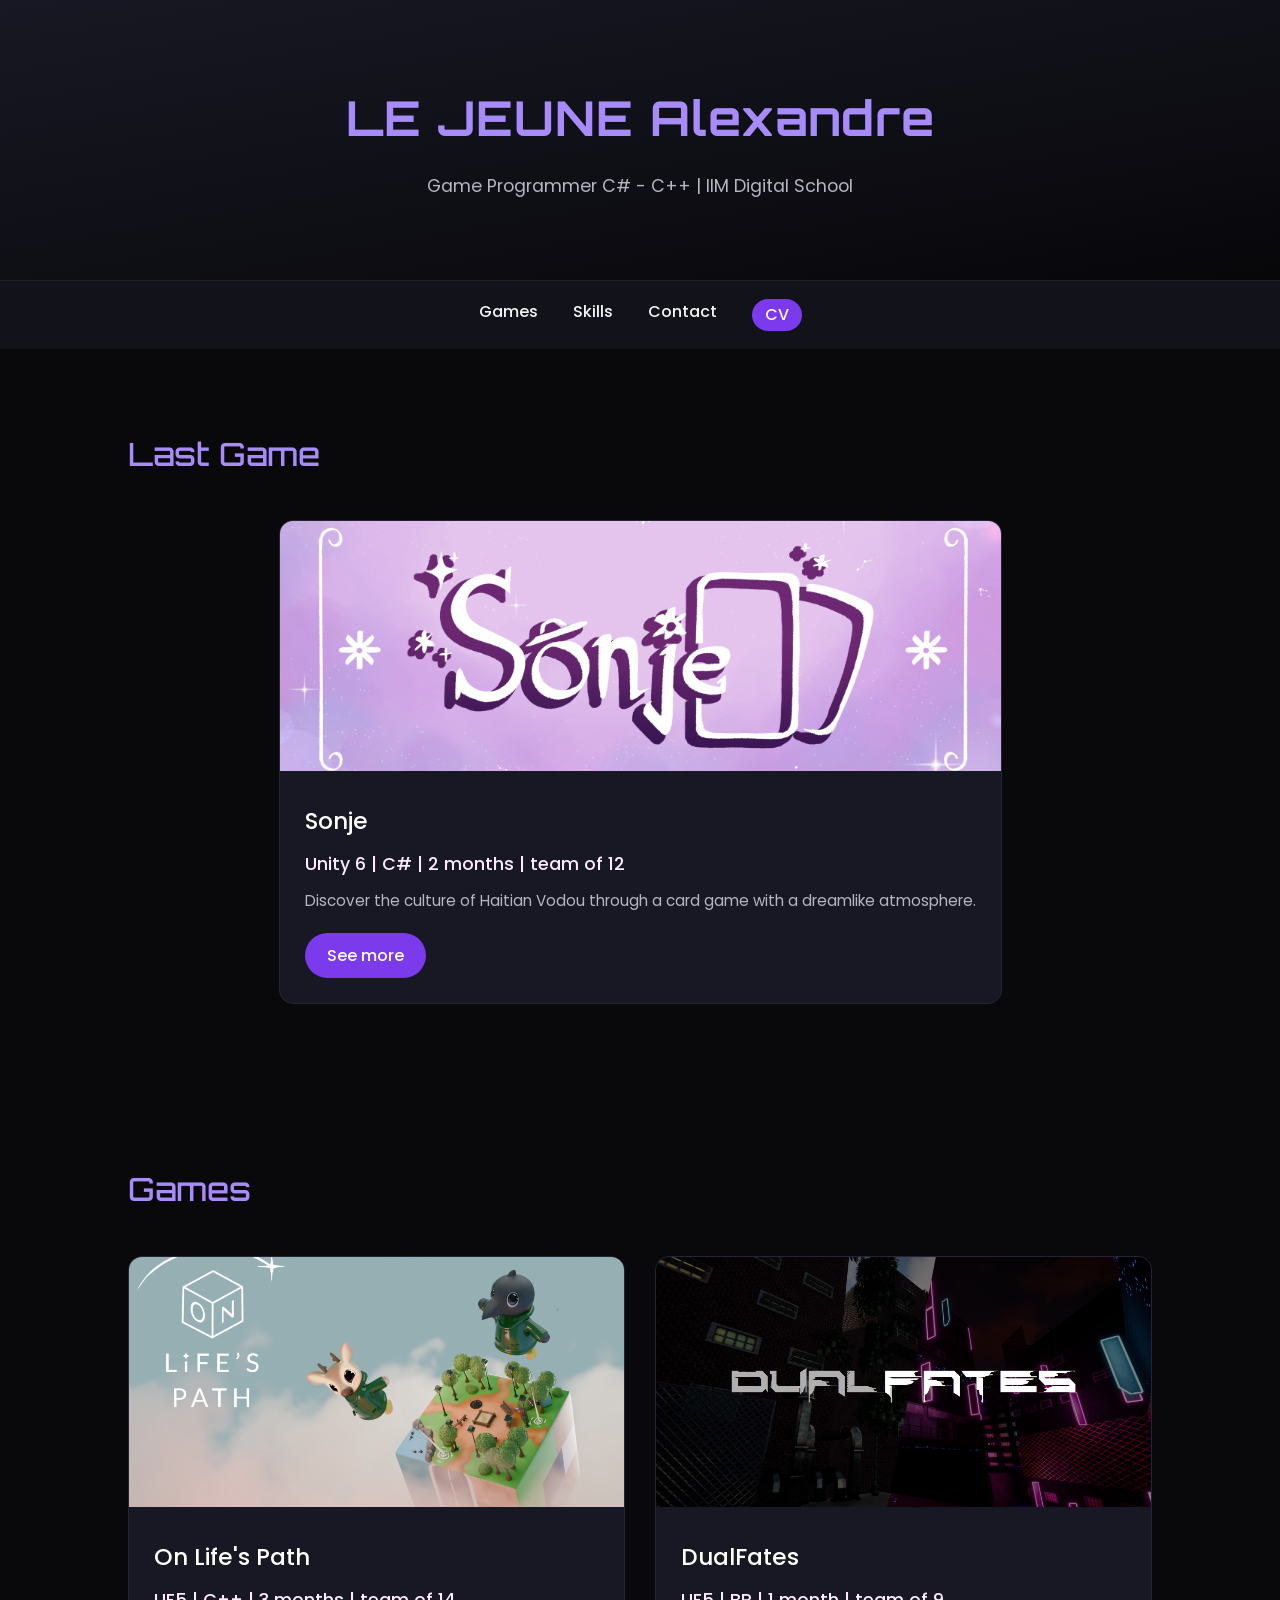
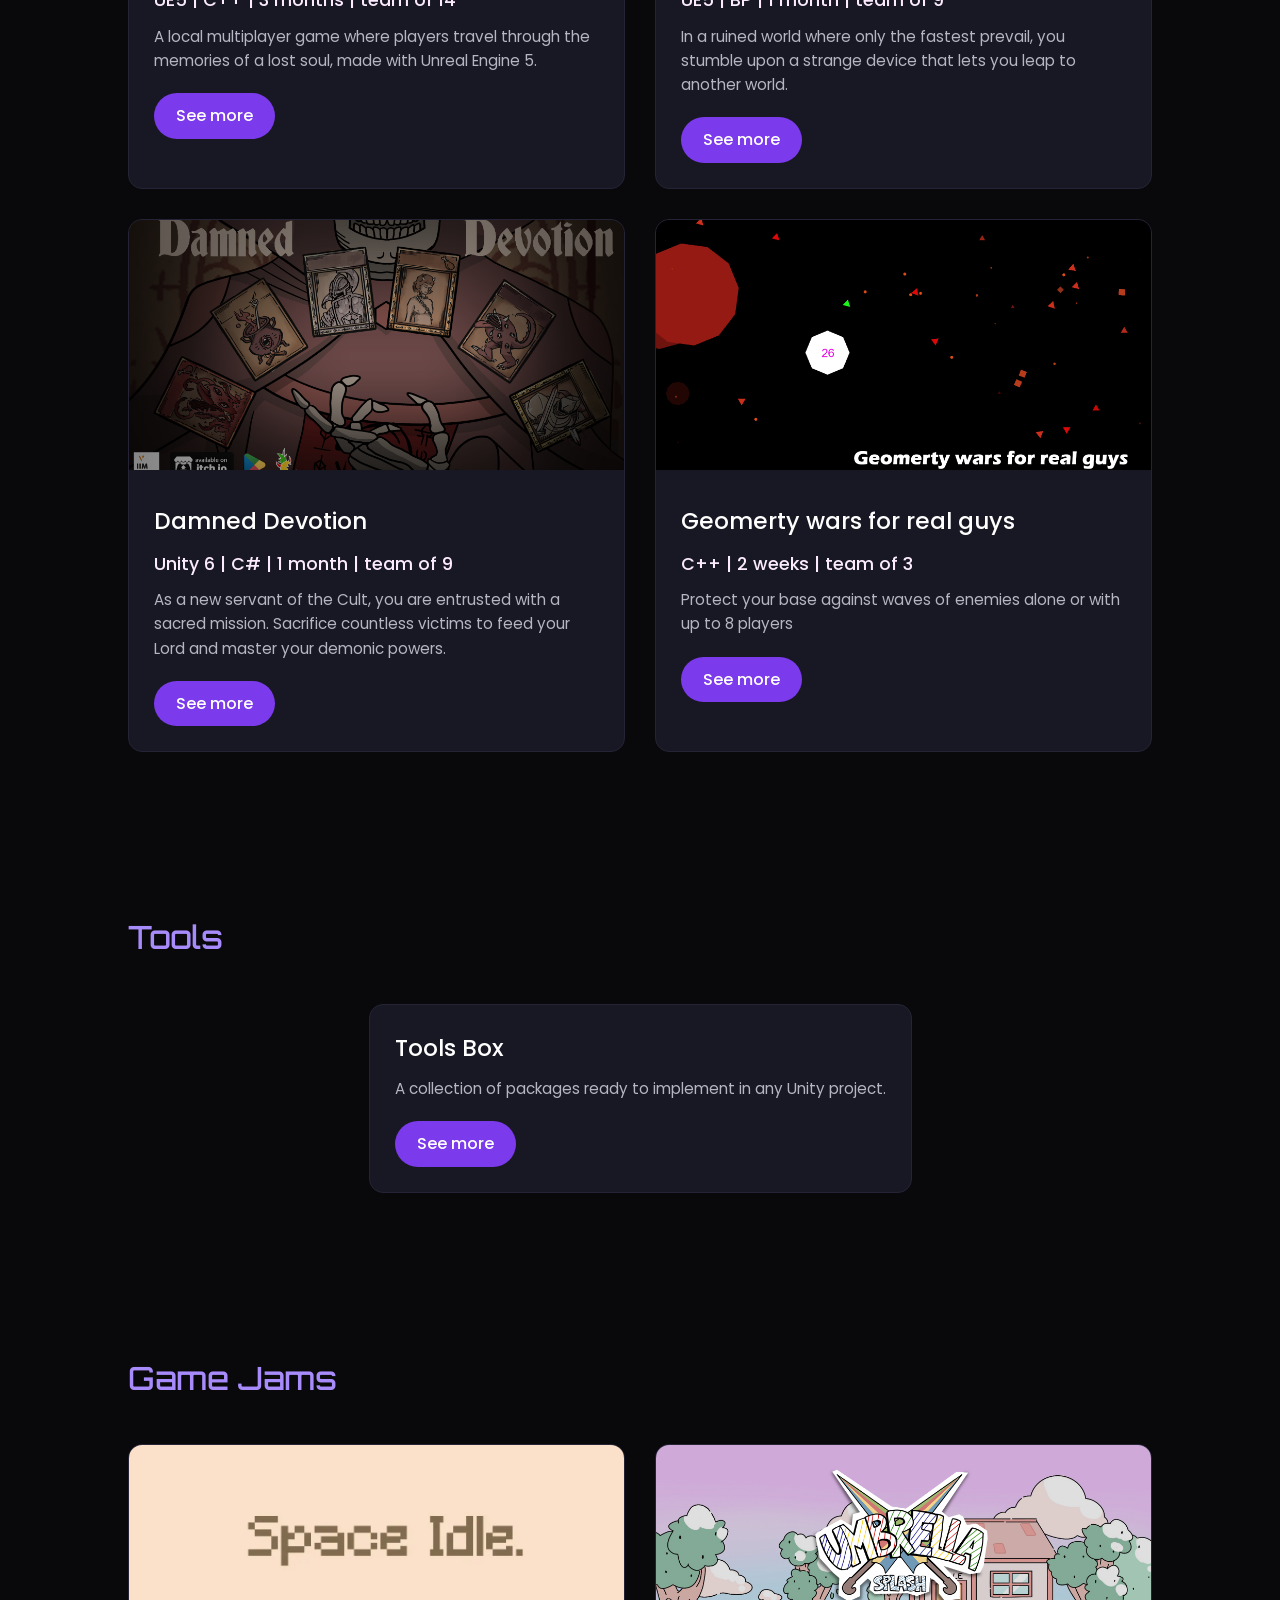
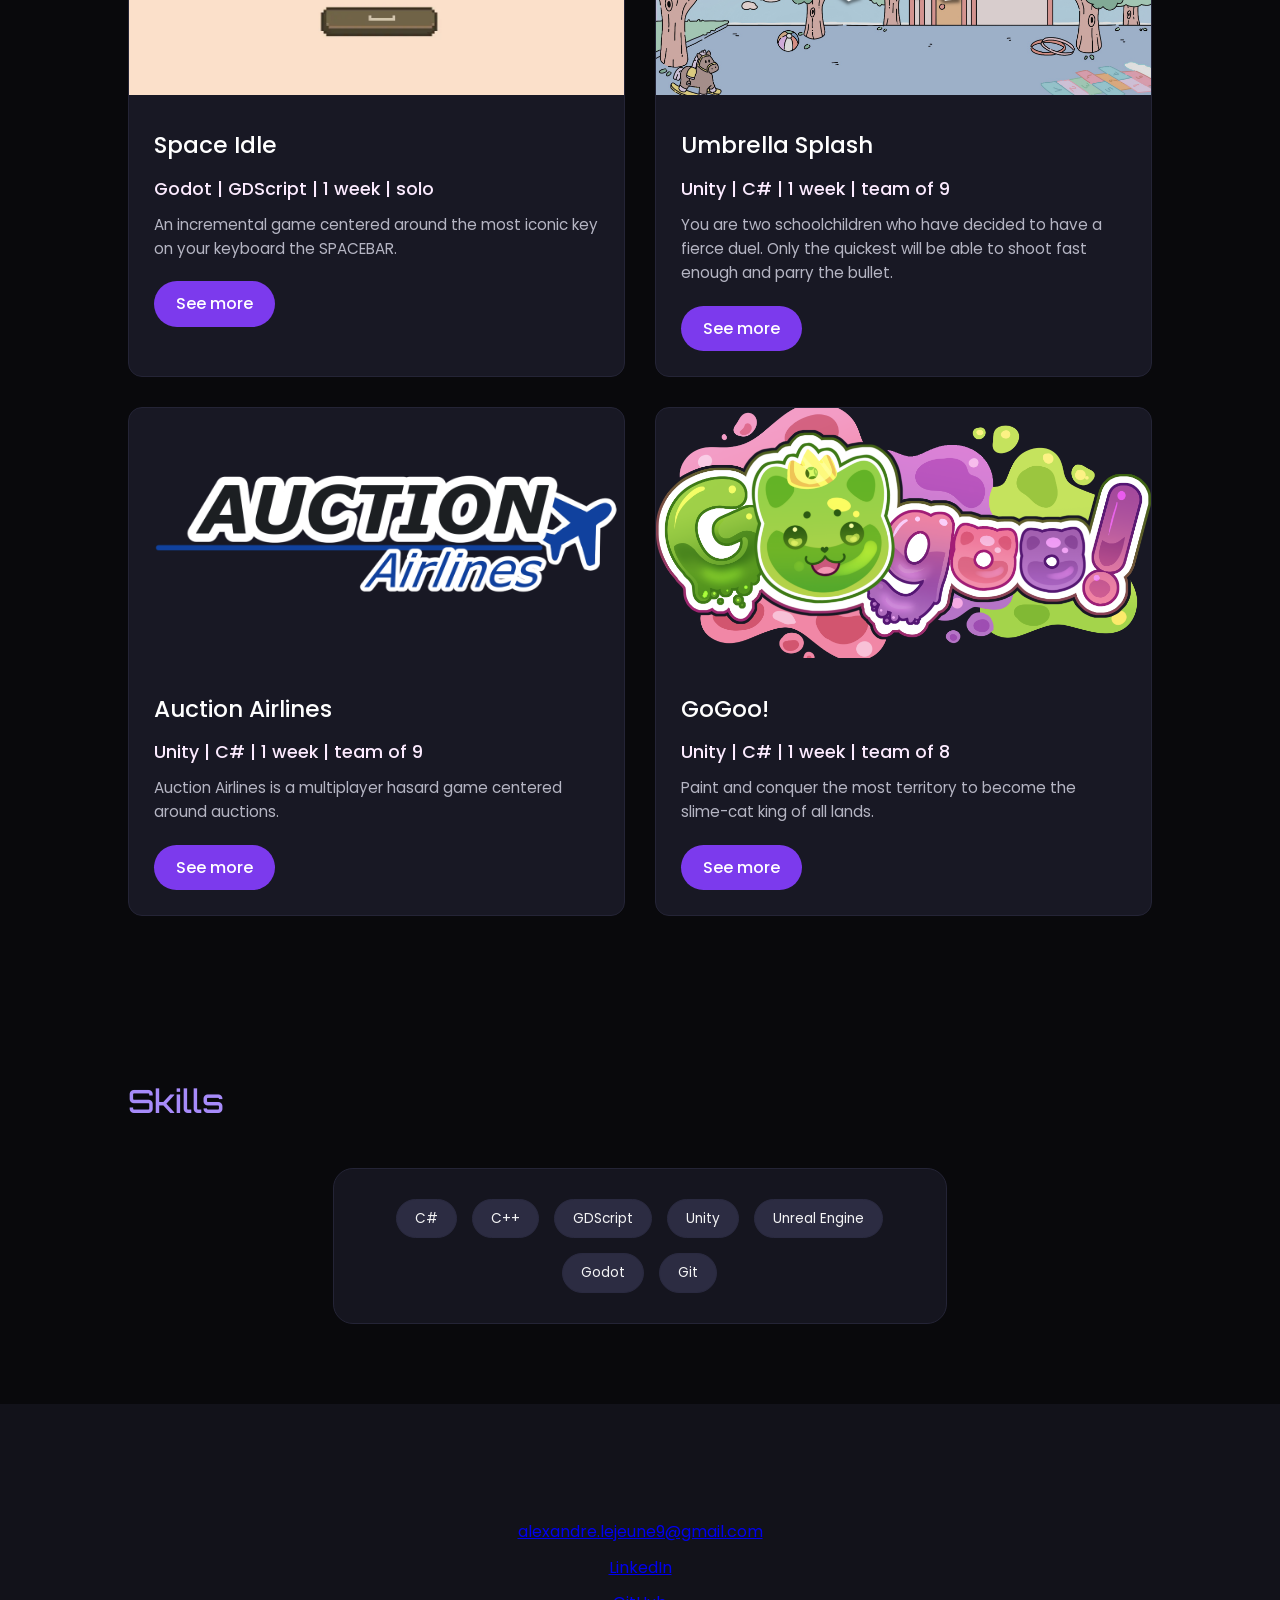
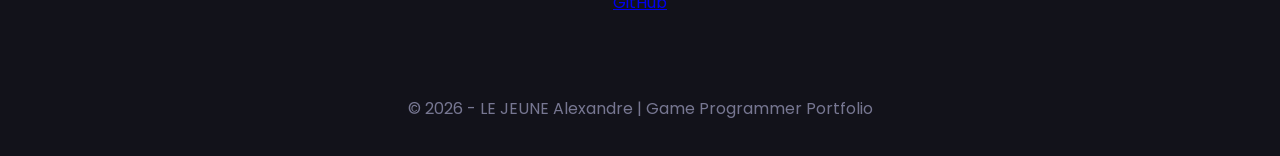
==== commit 4ffee627: "[ADD] GoGoo + CV updated" ====
--- a/index.html
+++ b/index.html
@@ -92,7 +92,7 @@
             <div class="project-content">
                 <h3>Tools Box</h3>
                 <p>A collection of packages ready to implement in any Unity project.</p>
-                <a href="./projects/Toolsbox/toolsbox.html" class="btn">See more</a>
+                <a href="./projects/ToolsBox/toolsbox.html" class="btn">See more</a>
             </div>
         </div>
 
@@ -132,6 +132,15 @@
                 <a href="https://amedemax.itch.io/team24-auction-airline" class="btn" target="_blank">See more</a>
             </div>
         </div>
+        <div class="project-card">
+            <img src=".\src\img\GoGoo\banner.png" alt="Projet 2" >
+            <div class="project-content">
+                <h3>GoGoo!</h3>
+                <h4>Unity | C# | 1 week | team of 8</h4>
+                <p>Paint and conquer the most territory to become the slime-cat king of all lands.</p>
+                <a href="https://ferdibc.itch.io/gogoo" class="btn" target="_blank">See more</a>
+            </div>
+        </div>
 
 
     </div>
